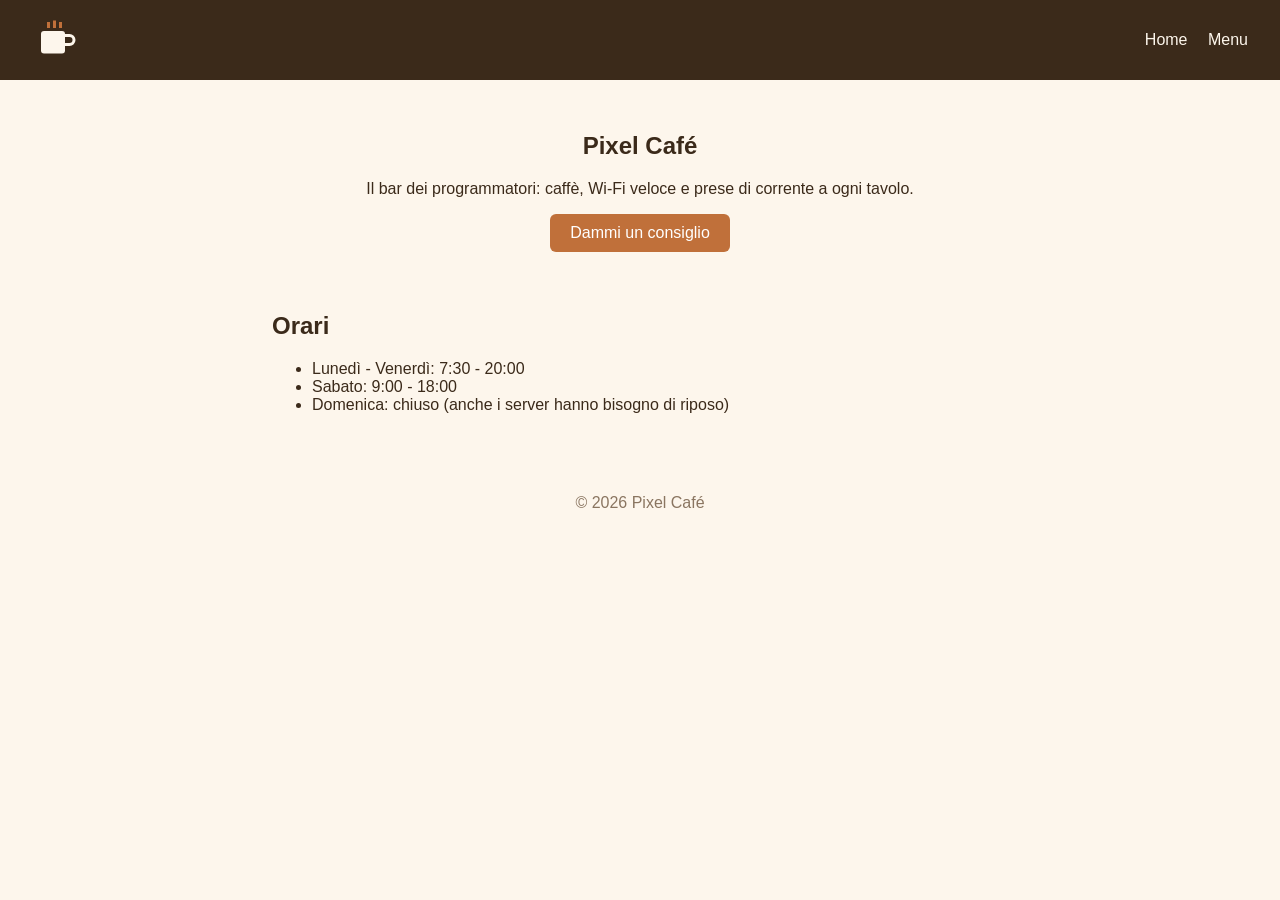
==== index.html @ d1c0b68a "Primo commit" ====
<!DOCTYPE html>
<html lang="it">
<head>
  <meta charset="UTF-8">
  <meta name="viewport" content="width=device-width, initial-scale=1.0">
  <title>Pixel Café</title>
  <link rel="stylesheet" href="style.css">
</head>
<body>
  <header class="header">
    <img src="assets/logo.svg" alt="Logo Pixel Café" class="logo">
    <nav>
      <a href="index.html">Home</a>
      <a href="menu.html">Menu</a>
    </nav>
  </header>

  <main>
    <section class="hero">
      <h1>Pixel Café</h1>
      <p>Il bar dei programmatori: caffè, Wi-Fi veloce e prese di corrente a ogni tavolo.</p>
      <button id="quote-btn">Dammi un consiglio</button>
      <p id="quote" class="quote"></p>
    </section>

    <section class="info">
      <h2>Orari</h2>
      <ul>
        <li>Lunedì - Venerdì: 7:30 - 20:00</li>
        <li>Sabato: 9:00 - 18:00</li>
        <li>Domenica: chiuso (anche i server hanno bisogno di riposo)</li>
      </ul>
    </section>
  </main>

  <footer class="footer">
    <p>© 2026 Pixel Café</p>
  </footer>

  <script src="script.js"></script>
</body>
</html>
---- style.css ----
* {
  box-sizing: border-box;
}

body {
  margin: 0;
  font-family: Arial, Helvetica, sans-serif;
  background-color: #fdf6ec;
  color: #3b2a1a;
}

.header {
  display: flex;
  justify-content: space-between;
  align-items: center;
  padding: 16px 32px;
  background-color: #3b2a1a;
}

.logo {
  width: 48px;
}

nav a {
  color: #fdf6ec;
  margin-left: 16px;
  text-decoration: none;
}

main {
  max-width: 800px;
  margin: 0 auto;
  padding: 32px;
}

.hero {
  text-align: center;
}

button {
  padding: 10px 20px;
  border: none;
  border-radius: 6px;
  background-color: #c0703a;
  color: white;
  font-size: 16px;
  cursor: pointer;
}

.quote {
  font-style: italic;
  min-height: 24px;
}

.menu {
  width: 100%;
  border-collapse: collapse;
}

.menu th,
.menu td {
  padding: 8px;
  border-bottom: 1px solid #d9c3a5;
  text-align: left;
}

.footer {
  text-align: center;
  padding: 16px;
  color: #8a7560;
}
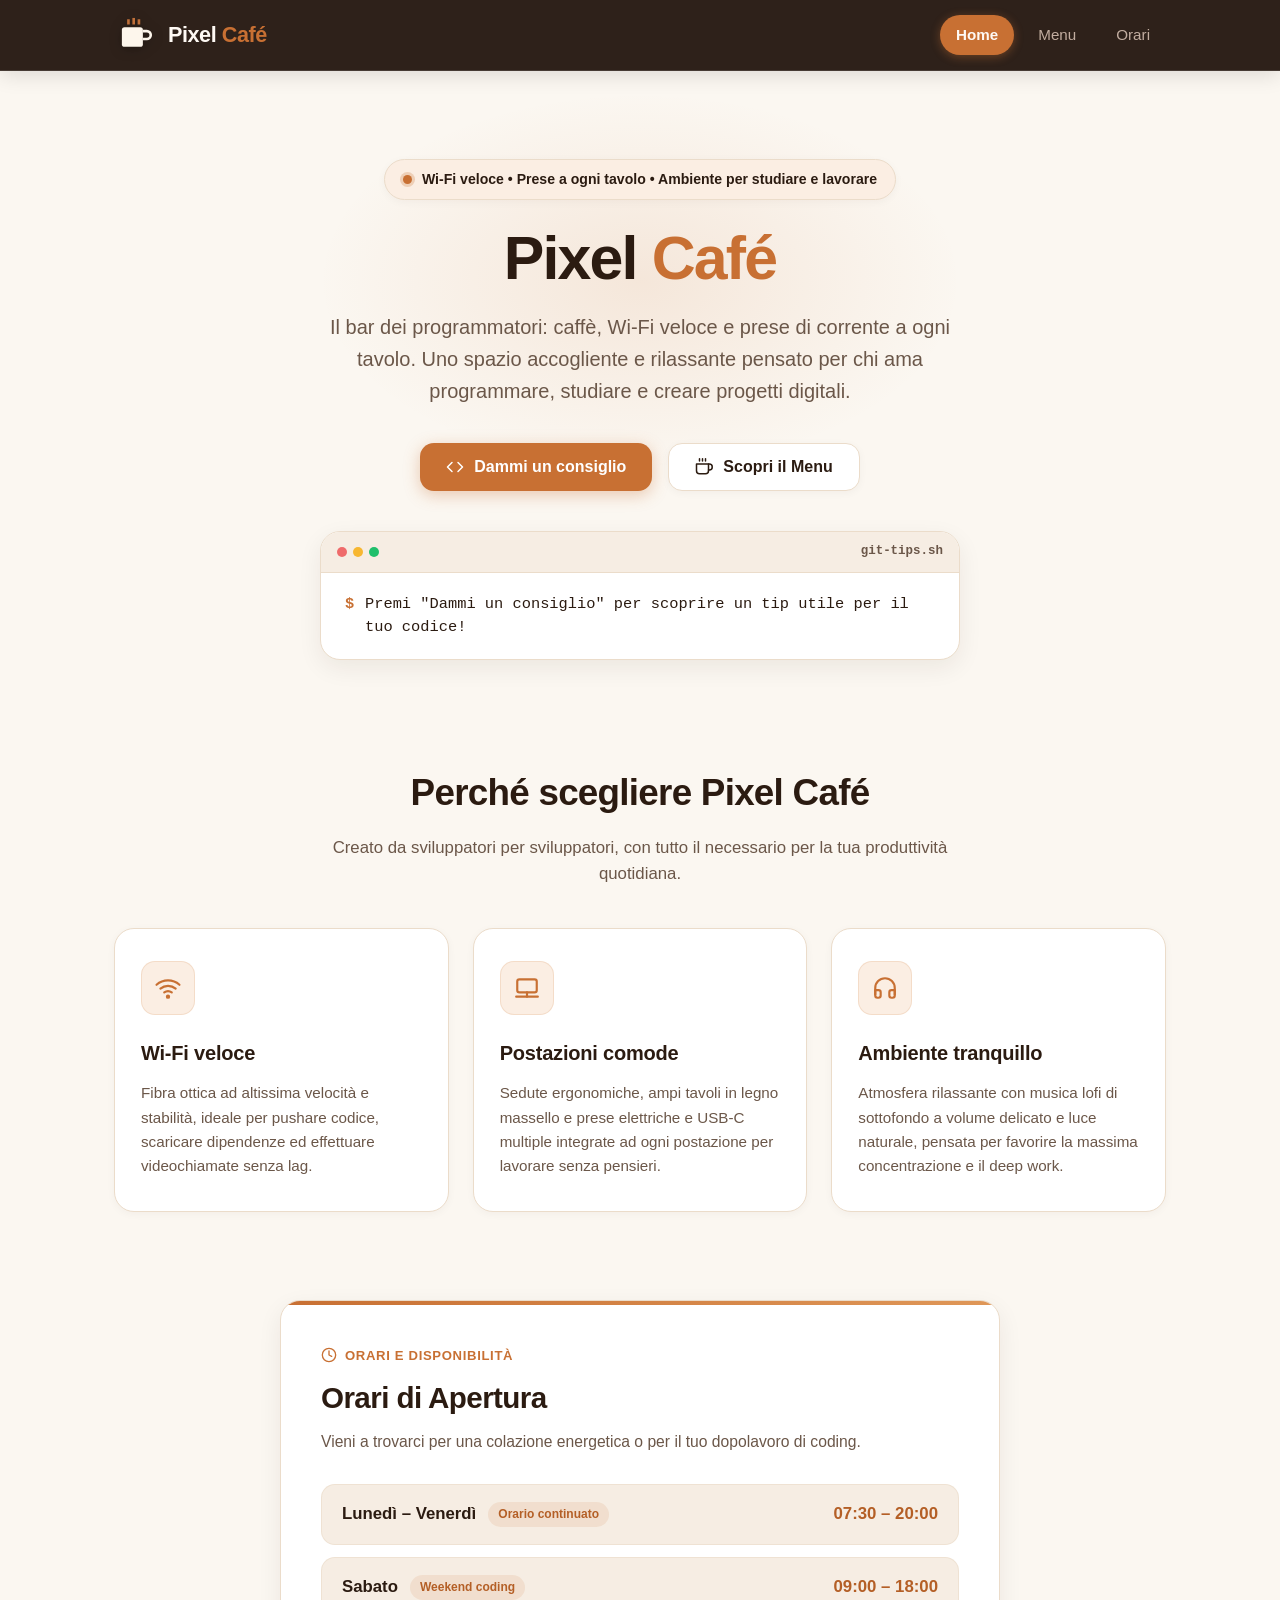
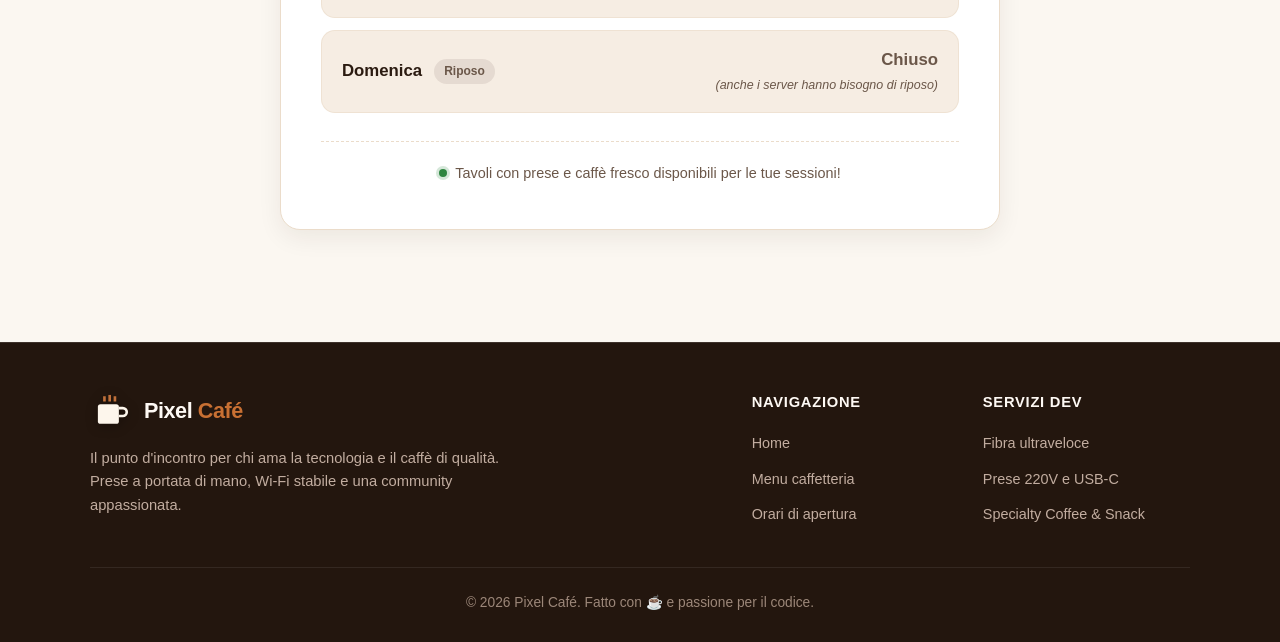
==== commit e7fcdc0a: "Restyling grafico Pixel Cafe" ====
--- a/index.html
+++ b/index.html
@@ -3,38 +3,217 @@
 <head>
   <meta charset="UTF-8">
   <meta name="viewport" content="width=device-width, initial-scale=1.0">
-  <title>Pixel Café</title>
+  <title>Pixel Café - Il bar dei programmatori</title>
+  <meta name="description" content="Pixel Café: caffè d'eccellenza, Wi-Fi ultraveloce e prese di corrente a ogni tavolo per programmatori e studenti.">
   <link rel="stylesheet" href="style.css">
 </head>
 <body>
+  <!-- Header Sticky & Professionale -->
   <header class="header">
-    <img src="assets/logo.svg" alt="Logo Pixel Café" class="logo">
-    <nav>
-      <a href="index.html">Home</a>
-      <a href="menu.html">Menu</a>
-    </nav>
+    <div class="header-inner">
+      <a href="index.html" class="brand" aria-label="Pixel Café Homepage">
+        <img src="assets/logo.svg" alt="Logo Pixel Café" class="logo">
+        <span class="brand-text">Pixel <span class="brand-accent">Café</span></span>
+      </a>
+      <nav class="nav" aria-label="Navigazione principale">
+        <a href="index.html" class="nav-link active" aria-current="page">Home</a>
+        <a href="menu.html" class="nav-link">Menu</a>
+        <a href="#orari" class="nav-link">Orari</a>
+      </nav>
+    </div>
   </header>
 
   <main>
+    <!-- Hero Section -->
     <section class="hero">
-      <h1>Pixel Café</h1>
-      <p>Il bar dei programmatori: caffè, Wi-Fi veloce e prese di corrente a ogni tavolo.</p>
-      <button id="quote-btn">Dammi un consiglio</button>
-      <p id="quote" class="quote"></p>
+      <!-- Badge informativo -->
+      <div class="hero-badge">
+        <span class="badge-dot" aria-hidden="true"></span>
+        <span>Wi-Fi veloce • Prese a ogni tavolo • Ambiente per studiare e lavorare</span>
+      </div>
+
+      <!-- Titolo grande e sottotitolo leggibile -->
+      <h1 class="hero-title">Pixel <span class="brand-accent">Café</span></h1>
+      <p class="hero-subtitle">
+        Il bar dei programmatori: caffè, Wi-Fi veloce e prese di corrente a ogni tavolo.
+        Uno spazio accogliente e rilassante pensato per chi ama programmare, studiare e creare progetti digitali.
+      </p>
+
+      <!-- Bottoni d'azione moderni -->
+      <div class="hero-actions">
+        <button id="quote-btn" class="btn btn-primary" type="button">
+          <svg class="btn-icon" viewBox="0 0 24 24" fill="none" stroke="currentColor" stroke-width="2" stroke-linecap="round" stroke-linejoin="round" aria-hidden="true">
+            <polyline points="16 18 22 12 16 6"></polyline>
+            <polyline points="8 6 2 12 8 18"></polyline>
+          </svg>
+          Dammi un consiglio
+        </button>
+        <a href="menu.html" class="btn btn-secondary">
+          <svg class="btn-icon" viewBox="0 0 24 24" fill="none" stroke="currentColor" stroke-width="2" stroke-linecap="round" stroke-linejoin="round" aria-hidden="true">
+            <path d="M18 8h1a4 4 0 0 1 0 8h-1"></path>
+            <path d="M2 8h16v9a4 4 0 0 1-4 4H6a4 4 0 0 1-4-4V8z"></path>
+            <line x1="6" y1="1" x2="6" y2="4"></line>
+            <line x1="10" y1="1" x2="10" y2="4"></line>
+            <line x1="14" y1="1" x2="14" y2="4"></line>
+          </svg>
+          Scopri il Menu
+        </a>
+      </div>
+
+      <!-- Box consiglio interattivo in stile terminale -->
+      <div class="quote-container" id="quote-box" aria-live="polite">
+        <div class="quote-header">
+          <div class="window-dots" aria-hidden="true">
+            <span class="dot dot-red"></span>
+            <span class="dot dot-yellow"></span>
+            <span class="dot dot-green"></span>
+          </div>
+          <span class="window-title">git-tips.sh</span>
+        </div>
+        <div class="quote-body">
+          <p id="quote" class="quote">Premi "Dammi un consiglio" per scoprire un tip utile per il tuo codice!</p>
+        </div>
+      </div>
     </section>
 
-    <section class="info">
-      <h2>Orari</h2>
-      <ul>
-        <li>Lunedì - Venerdì: 7:30 - 20:00</li>
-        <li>Sabato: 9:00 - 18:00</li>
-        <li>Domenica: chiuso (anche i server hanno bisogno di riposo)</li>
-      </ul>
+    <!-- Sezione Perché scegliere Pixel Café (3 card) -->
+    <section class="features-section" aria-labelledby="features-heading">
+      <div class="section-header">
+        <h2 id="features-heading" class="section-title">Perché scegliere Pixel Café</h2>
+        <p class="section-desc">Creato da sviluppatori per sviluppatori, con tutto il necessario per la tua produttività quotidiana.</p>
+      </div>
+
+      <div class="features-grid">
+        <!-- Card 1: Wi-Fi veloce -->
+        <article class="feature-card">
+          <div class="feature-icon-wrapper">
+            <svg class="feature-icon" viewBox="0 0 24 24" fill="none" stroke="currentColor" stroke-width="2" stroke-linecap="round" stroke-linejoin="round" aria-hidden="true">
+              <path d="M5 12.55a11 11 0 0 1 14.08 0"></path>
+              <path d="M1.42 9a16 16 0 0 1 21.16 0"></path>
+              <path d="M8.53 16.11a6 6 0 0 1 6.95 0"></path>
+              <circle cx="12" cy="20" r="1"></circle>
+            </svg>
+          </div>
+          <h3 class="feature-title">Wi-Fi veloce</h3>
+          <p class="feature-text">Fibra ottica ad altissima velocità e stabilità, ideale per pushare codice, scaricare dipendenze ed effettuare videochiamate senza lag.</p>
+        </article>
+
+        <!-- Card 2: Postazioni comode -->
+        <article class="feature-card">
+          <div class="feature-icon-wrapper">
+            <svg class="feature-icon" viewBox="0 0 24 24" fill="none" stroke="currentColor" stroke-width="2" stroke-linecap="round" stroke-linejoin="round" aria-hidden="true">
+              <rect x="3" y="4" width="18" height="12" rx="2"></rect>
+              <line x1="2" y1="20" x2="22" y2="20"></line>
+              <line x1="12" y1="16" x2="12" y2="20"></line>
+            </svg>
+          </div>
+          <h3 class="feature-title">Postazioni comode</h3>
+          <p class="feature-text">Sedute ergonomiche, ampi tavoli in legno massello e prese elettriche e USB-C multiple integrate ad ogni postazione per lavorare senza pensieri.</p>
+        </article>
+
+        <!-- Card 3: Ambiente tranquillo -->
+        <article class="feature-card">
+          <div class="feature-icon-wrapper">
+            <svg class="feature-icon" viewBox="0 0 24 24" fill="none" stroke="currentColor" stroke-width="2" stroke-linecap="round" stroke-linejoin="round" aria-hidden="true">
+              <path d="M3 18v-6a9 9 0 0 1 18 0v6"></path>
+              <path d="M21 19a2 2 0 0 1-2 2h-1a2 2 0 0 1-2-2v-3a2 2 0 0 1 2-2h3zM3 19a2 2 0 0 0 2 2h1a2 2 0 0 0 2-2v-3a2 2 0 0 0-2-2H3z"></path>
+            </svg>
+          </div>
+          <h3 class="feature-title">Ambiente tranquillo</h3>
+          <p class="feature-text">Atmosfera rilassante con musica lofi di sottofondo a volume delicato e luce naturale, pensata per favorire la massima concentrazione e il deep work.</p>
+        </article>
+      </div>
+    </section>
+
+    <!-- Sezione Orari migliorata in elegante card -->
+    <section class="info" id="orari" aria-labelledby="orari-heading">
+      <div class="hours-card">
+        <div class="hours-badge">
+          <svg class="hours-badge-icon" viewBox="0 0 24 24" fill="none" stroke="currentColor" stroke-width="2" stroke-linecap="round" stroke-linejoin="round" aria-hidden="true">
+            <circle cx="12" cy="12" r="10"></circle>
+            <polyline points="12 6 12 12 16 14"></polyline>
+          </svg>
+          <span>Orari e Disponibilità</span>
+        </div>
+
+        <h2 id="orari-heading" class="hours-title">Orari di Apertura</h2>
+        <p class="hours-subtitle">Vieni a trovarci per una colazione energetica o per il tuo dopolavoro di coding.</p>
+
+        <div class="schedule-list">
+          <div class="schedule-item">
+            <div class="schedule-day">
+              <span class="day-name">Lunedì – Venerdì</span>
+              <span class="day-tag">Orario continuato</span>
+            </div>
+            <div class="schedule-time">07:30 – 20:00</div>
+          </div>
+
+          <div class="schedule-item">
+            <div class="schedule-day">
+              <span class="day-name">Sabato</span>
+              <span class="day-tag">Weekend coding</span>
+            </div>
+            <div class="schedule-time">09:00 – 18:00</div>
+          </div>
+
+          <div class="schedule-item closed">
+            <div class="schedule-day">
+              <span class="day-name">Domenica</span>
+              <span class="day-tag day-tag--closed">Riposo</span>
+            </div>
+            <div class="schedule-time">
+              Chiuso
+              <span class="server-note">(anche i server hanno bisogno di riposo)</span>
+            </div>
+          </div>
+        </div>
+
+        <div class="hours-footer">
+          <div class="status-indicator">
+            <span class="status-pulse" aria-hidden="true"></span>
+            <span>Tavoli con prese e caffè fresco disponibili per le tue sessioni!</span>
+          </div>
+        </div>
+      </div>
     </section>
   </main>
 
+  <!-- Footer più pulito e professionale -->
   <footer class="footer">
-    <p>© 2026 Pixel Café</p>
+    <div class="footer-inner">
+      <div class="footer-brand">
+        <a href="index.html" class="brand" aria-label="Pixel Café Homepage">
+          <img src="assets/logo.svg" alt="Logo Pixel Café" class="logo">
+          <span class="brand-text">Pixel <span class="brand-accent">Café</span></span>
+        </a>
+        <p class="footer-tagline">
+          Il punto d'incontro per chi ama la tecnologia e il caffè di qualità. Prese a portata di mano, Wi-Fi stabile e una community appassionata.
+        </p>
+      </div>
+
+      <div class="footer-nav">
+        <div class="footer-col">
+          <h3 class="footer-col-title">Navigazione</h3>
+          <ul class="footer-links">
+            <li><a href="index.html">Home</a></li>
+            <li><a href="menu.html">Menu caffetteria</a></li>
+            <li><a href="#orari">Orari di apertura</a></li>
+          </ul>
+        </div>
+        <div class="footer-col">
+          <h3 class="footer-col-title">Servizi Dev</h3>
+          <ul class="footer-links">
+            <li><span class="footer-link-text">Fibra ultraveloce</span></li>
+            <li><span class="footer-link-text">Prese 220V e USB-C</span></li>
+            <li><span class="footer-link-text">Specialty Coffee & Snack</span></li>
+          </ul>
+        </div>
+      </div>
+    </div>
+
+    <div class="footer-bottom">
+      <p>© 2026 Pixel Café. Fatto con ☕ e passione per il codice.</p>
+    </div>
   </footer>
 
   <script src="script.js"></script>
--- a/style.css
+++ b/style.css
@@ -1,71 +1,888 @@
+/* ==========================================================================
+   Pixel Café - Design System & Stylesheet
+   Vanilla CSS • Modern, Warm & Programmer-friendly Aesthetic
+   ========================================================================== */
+
+:root {
+  /* Color Palette: Coffee, Cream, Beige, Dark Brown, Caramel */
+  --bg-page: #fbf7f1;
+  --bg-surface: #ffffff;
+  --bg-surface-warm: #f6ede3;
+  --bg-surface-elevated: #ffffff;
+  --bg-dark: #23160e;
+  --bg-dark-surface: #301f14;
+  --bg-dark-header: rgba(35, 22, 14, 0.95);
+
+  --text-main: #2b1b11;
+  --text-muted: #6b5749;
+  --text-light: #fef9f4;
+  --text-light-muted: #c2ada0;
+
+  --accent-caramel: #c87033;
+  --accent-caramel-hover: #b45f26;
+  --accent-caramel-light: #fbeee3;
+  --accent-caramel-ring: rgba(200, 112, 51, 0.25);
+
+  --border-subtle: #ebdcca;
+  --border-light: rgba(255, 255, 255, 0.12);
+  --border-accent: rgba(200, 112, 51, 0.4);
+
+  --success-color: #2e8540;
+  --success-bg: #eaf6ed;
+
+  /* Elevation & Shadows */
+  --shadow-sm: 0 2px 8px rgba(43, 27, 17, 0.04);
+  --shadow-md: 0 8px 24px rgba(43, 27, 17, 0.07);
+  --shadow-lg: 0 16px 36px rgba(43, 27, 17, 0.1);
+  --shadow-glow: 0 0 25px rgba(200, 112, 51, 0.2);
+
+  /* Radii */
+  --radius-sm: 8px;
+  --radius-md: 14px;
+  --radius-lg: 20px;
+  --radius-full: 9999px;
+
+  /* Typography */
+  --font-sans: -apple-system, BlinkMacSystemFont, "Segoe UI", Roboto, "Helvetica Neue", Arial, sans-serif;
+  --font-mono: ui-monospace, SFMono-Regular, "SF Mono", Menlo, Consolas, "Liberation Mono", monospace;
+
+  /* Transitions */
+  --transition-fast: 0.15s ease;
+  --transition-base: 0.25s ease;
+}
+
+/* Base Reset & Typography */
 * {
   box-sizing: border-box;
+  margin: 0;
+  padding: 0;
+}
+
+html {
+  scroll-behavior: smooth;
+  font-size: 16px;
 }
 
 body {
-  margin: 0;
-  font-family: Arial, Helvetica, sans-serif;
-  background-color: #fdf6ec;
-  color: #3b2a1a;
-}
+  font-family: var(--font-sans);
+  background-color: var(--bg-page);
+  color: var(--text-main);
+  line-height: 1.6;
+  min-height: 100vh;
+  display: flex;
+  flex-direction: column;
+  -webkit-font-smoothing: antialiased;
+  -moz-osx-font-smoothing: grayscale;
+}
+
+a {
+  color: inherit;
+  text-decoration: none;
+  transition: color var(--transition-fast);
+}
+
+img {
+  max-width: 100%;
+  display: block;
+}
+
+/* ==========================================================================
+   Header & Navigation (Sticky, Clean & Professional)
+   ========================================================================== */
 
 .header {
+  position: sticky;
+  top: 0;
+  z-index: 1000;
+  background-color: var(--bg-dark-header);
+  backdrop-filter: blur(12px);
+  -webkit-backdrop-filter: blur(12px);
+  border-bottom: 1px solid var(--border-light);
+  box-shadow: 0 4px 20px rgba(0, 0, 0, 0.12);
+  transition: all var(--transition-base);
+}
+
+.header-inner {
+  max-width: 1100px;
+  margin: 0 auto;
+  padding: 14px 24px;
   display: flex;
   justify-content: space-between;
   align-items: center;
-  padding: 16px 32px;
-  background-color: #3b2a1a;
+}
+
+/* Brand Logo + Text */
+.brand {
+  display: flex;
+  align-items: center;
+  gap: 12px;
+  text-decoration: none;
+  user-select: none;
 }
 
 .logo {
-  width: 48px;
-}
-
-nav a {
-  color: #fdf6ec;
-  margin-left: 16px;
-  text-decoration: none;
-}
+  width: 42px;
+  height: 42px;
+  transition: transform var(--transition-base);
+  filter: drop-shadow(0 2px 6px rgba(0, 0, 0, 0.3));
+}
+
+.brand:hover .logo {
+  transform: rotate(-6deg) scale(1.05);
+}
+
+.brand-text {
+  font-size: 1.35rem;
+  font-weight: 700;
+  letter-spacing: -0.02em;
+  color: var(--text-light);
+}
+
+.brand-accent {
+  color: var(--accent-caramel);
+}
+
+/* Navigation Menu */
+.nav {
+  display: flex;
+  align-items: center;
+  gap: 8px;
+}
+
+.nav a,
+.nav-link {
+  color: var(--text-light-muted);
+  font-size: 0.95rem;
+  font-weight: 500;
+  padding: 8px 16px;
+  border-radius: var(--radius-full);
+  transition: all var(--transition-fast);
+  display: inline-flex;
+  align-items: center;
+}
+
+.nav a:hover,
+.nav-link:hover {
+  color: var(--text-light);
+  background-color: rgba(255, 255, 255, 0.08);
+}
+
+.nav a.active,
+.nav-link.active {
+  color: var(--text-light);
+  background-color: var(--accent-caramel);
+  font-weight: 600;
+  box-shadow: 0 2px 10px rgba(200, 112, 51, 0.4);
+}
+
+/* ==========================================================================
+   Main Content Layout
+   ========================================================================== */
 
 main {
-  max-width: 800px;
+  flex: 1;
+  max-width: 1100px;
+  width: 100%;
   margin: 0 auto;
-  padding: 32px;
-}
+  padding: 40px 24px 80px;
+}
+
+/* ==========================================================================
+   Hero Section
+   ========================================================================== */
 
 .hero {
   text-align: center;
-}
-
-button {
-  padding: 10px 20px;
+  padding: 48px 16px 56px;
+  position: relative;
+  display: flex;
+  flex-direction: column;
+  align-items: center;
+}
+
+/* Decorative background ambient glow */
+.hero::before {
+  content: "";
+  position: absolute;
+  top: -20px;
+  left: 50%;
+  transform: translateX(-50%);
+  width: 650px;
+  max-width: 90%;
+  height: 380px;
+  background: radial-gradient(ellipse at center, rgba(200, 112, 51, 0.12) 0%, rgba(251, 247, 241, 0) 70%);
+  z-index: -1;
+  pointer-events: none;
+}
+
+/* Hero Badge */
+.hero-badge {
+  display: inline-flex;
+  align-items: center;
+  gap: 10px;
+  padding: 8px 18px;
+  background-color: var(--accent-caramel-light);
+  border: 1px solid var(--border-subtle);
+  border-radius: var(--radius-full);
+  font-size: 0.88rem;
+  font-weight: 600;
+  color: var(--text-main);
+  margin-bottom: 24px;
+  box-shadow: var(--shadow-sm);
+  max-width: 100%;
+  text-align: left;
+}
+
+.badge-dot {
+  width: 9px;
+  height: 9px;
+  background-color: var(--accent-caramel);
+  border-radius: 50%;
+  box-shadow: 0 0 0 3px rgba(200, 112, 51, 0.25);
+  animation: pulse-dot 2s infinite ease-in-out;
+  flex-shrink: 0;
+}
+
+@keyframes pulse-dot {
+  0%, 100% {
+    transform: scale(1);
+    opacity: 1;
+  }
+  50% {
+    transform: scale(1.2);
+    opacity: 0.75;
+  }
+}
+
+/* Hero Typography */
+.hero-title {
+  font-size: clamp(2.4rem, 5vw, 3.8rem);
+  font-weight: 800;
+  letter-spacing: -0.03em;
+  color: var(--text-main);
+  line-height: 1.15;
+  margin-bottom: 18px;
+}
+
+.hero-subtitle {
+  font-size: clamp(1.05rem, 2vw, 1.25rem);
+  color: var(--text-muted);
+  max-width: 680px;
+  margin: 0 auto 36px;
+  line-height: 1.6;
+}
+
+/* Hero Buttons */
+.hero-actions {
+  display: flex;
+  flex-wrap: wrap;
+  gap: 16px;
+  justify-content: center;
+  margin-bottom: 40px;
+}
+
+.btn {
+  display: inline-flex;
+  align-items: center;
+  justify-content: center;
+  gap: 10px;
+  padding: 13px 26px;
   border: none;
-  border-radius: 6px;
-  background-color: #c0703a;
-  color: white;
-  font-size: 16px;
+  border-radius: var(--radius-md);
+  font-size: 1rem;
+  font-weight: 600;
+  font-family: inherit;
   cursor: pointer;
+  transition: all var(--transition-base);
+  text-decoration: none;
+  line-height: 1.2;
+}
+
+.btn-icon {
+  width: 18px;
+  height: 18px;
+  flex-shrink: 0;
+}
+
+.btn-primary {
+  background-color: var(--accent-caramel);
+  color: #ffffff;
+  box-shadow: 0 4px 16px rgba(200, 112, 51, 0.35);
+}
+
+.btn-primary:hover {
+  background-color: var(--accent-caramel-hover);
+  transform: translateY(-2px);
+  box-shadow: 0 6px 20px rgba(200, 112, 51, 0.45);
+}
+
+.btn-primary:active {
+  transform: translateY(0);
+}
+
+.btn-secondary {
+  background-color: var(--bg-surface);
+  color: var(--text-main);
+  border: 1px solid var(--border-subtle);
+  box-shadow: var(--shadow-sm);
+}
+
+.btn-secondary:hover {
+  background-color: var(--bg-surface-warm);
+  border-color: #dbc6b2;
+  transform: translateY(-2px);
+  box-shadow: var(--shadow-md);
+}
+
+.btn-secondary:active {
+  transform: translateY(0);
+}
+
+/* Interactive Quote Terminal Card */
+.quote-container {
+  width: 100%;
+  max-width: 640px;
+  background-color: var(--bg-surface);
+  border: 1px solid var(--border-subtle);
+  border-radius: var(--radius-lg);
+  box-shadow: var(--shadow-md);
+  overflow: hidden;
+  text-align: left;
+  transition: transform var(--transition-base), box-shadow var(--transition-base);
+}
+
+.quote-container:hover {
+  box-shadow: var(--shadow-lg);
+}
+
+.quote-header {
+  background-color: var(--bg-surface-warm);
+  border-bottom: 1px solid var(--border-subtle);
+  padding: 10px 16px;
+  display: flex;
+  align-items: center;
+  justify-content: space-between;
+}
+
+.window-dots {
+  display: flex;
+  align-items: center;
+  gap: 6px;
+}
+
+.dot {
+  width: 10px;
+  height: 10px;
+  border-radius: 50%;
+  display: inline-block;
+}
+
+.dot-red { background-color: #ef6b6b; }
+.dot-yellow { background-color: #f7b731; }
+.dot-green { background-color: #20bf6b; }
+
+.window-title {
+  font-family: var(--font-mono);
+  font-size: 0.78rem;
+  color: var(--text-muted);
+  font-weight: 600;
+}
+
+.quote-body {
+  padding: 20px 24px;
+  min-height: 84px;
+  display: flex;
+  align-items: center;
 }
 
 .quote {
+  font-family: var(--font-mono);
+  font-size: 0.96rem;
+  color: var(--text-main);
+  line-height: 1.5;
+  margin: 0;
+  transition: opacity 0.2s ease, transform 0.2s ease;
+  position: relative;
+  padding-left: 20px;
+}
+
+.quote::before {
+  content: "$";
+  position: absolute;
+  left: 0;
+  color: var(--accent-caramel);
+  font-weight: bold;
+}
+
+.quote.fade-out {
+  opacity: 0;
+  transform: translateY(-4px);
+}
+
+.quote.fade-in {
+  opacity: 1;
+  transform: translateY(0);
+}
+
+/* ==========================================================================
+   Section: Perché scegliere Pixel Café (Features Grid)
+   ========================================================================== */
+
+.features-section {
+  padding: 48px 0 64px;
+}
+
+.section-header {
+  text-align: center;
+  max-width: 640px;
+  margin: 0 auto 40px;
+}
+
+.section-title {
+  font-size: clamp(1.8rem, 3.5vw, 2.3rem);
+  font-weight: 700;
+  letter-spacing: -0.02em;
+  color: var(--text-main);
+  margin-bottom: 12px;
+}
+
+.section-desc {
+  font-size: 1.05rem;
+  color: var(--text-muted);
+}
+
+.features-grid {
+  display: grid;
+  grid-template-columns: repeat(3, 1fr);
+  gap: 24px;
+}
+
+.feature-card {
+  background-color: var(--bg-surface);
+  border: 1px solid var(--border-subtle);
+  border-radius: var(--radius-lg);
+  padding: 32px 26px;
+  box-shadow: var(--shadow-sm);
+  display: flex;
+  flex-direction: column;
+  transition: transform var(--transition-base), box-shadow var(--transition-base), border-color var(--transition-base);
+}
+
+.feature-card:hover {
+  transform: translateY(-6px);
+  box-shadow: var(--shadow-lg);
+  border-color: #dbc3ab;
+}
+
+.feature-icon-wrapper {
+  width: 54px;
+  height: 54px;
+  border-radius: var(--radius-md);
+  background-color: var(--accent-caramel-light);
+  border: 1px solid rgba(200, 112, 51, 0.15);
+  display: flex;
+  align-items: center;
+  justify-content: center;
+  color: var(--accent-caramel);
+  margin-bottom: 22px;
+  transition: transform var(--transition-base), background-color var(--transition-base);
+}
+
+.feature-card:hover .feature-icon-wrapper {
+  transform: scale(1.08);
+  background-color: var(--accent-caramel);
+  color: #ffffff;
+}
+
+.feature-icon {
+  width: 26px;
+  height: 26px;
+}
+
+.feature-title {
+  font-size: 1.25rem;
+  font-weight: 700;
+  color: var(--text-main);
+  margin-bottom: 12px;
+  letter-spacing: -0.01em;
+}
+
+.feature-text {
+  font-size: 0.95rem;
+  color: var(--text-muted);
+  line-height: 1.6;
+}
+
+/* ==========================================================================
+   Section: Orari (Opening Hours Card)
+   ========================================================================== */
+
+.info {
+  padding: 24px 0 32px;
+  display: flex;
+  justify-content: center;
+}
+
+.hours-card {
+  background-color: var(--bg-surface);
+  border: 1px solid var(--border-subtle);
+  border-radius: var(--radius-lg);
+  box-shadow: var(--shadow-md);
+  padding: 44px 40px;
+  width: 100%;
+  max-width: 720px;
+  position: relative;
+  overflow: hidden;
+}
+
+/* Top accent bar inside card */
+.hours-card::before {
+  content: "";
+  position: absolute;
+  top: 0;
+  left: 0;
+  right: 0;
+  height: 4px;
+  background: linear-gradient(90deg, var(--accent-caramel) 0%, #df9758 100%);
+}
+
+.hours-badge {
+  display: inline-flex;
+  align-items: center;
+  gap: 8px;
+  font-size: 0.82rem;
+  font-weight: 700;
+  text-transform: uppercase;
+  letter-spacing: 0.05em;
+  color: var(--accent-caramel);
+  margin-bottom: 8px;
+}
+
+.hours-badge-icon {
+  width: 16px;
+  height: 16px;
+}
+
+.hours-title {
+  font-size: 1.85rem;
+  font-weight: 700;
+  letter-spacing: -0.02em;
+  color: var(--text-main);
+  margin-bottom: 8px;
+}
+
+.hours-subtitle {
+  font-size: 0.98rem;
+  color: var(--text-muted);
+  margin-bottom: 30px;
+}
+
+/* Schedule List */
+.schedule-list {
+  display: flex;
+  flex-direction: column;
+  gap: 12px;
+  margin-bottom: 28px;
+}
+
+.schedule-item {
+  display: flex;
+  align-items: center;
+  justify-content: space-between;
+  padding: 16px 20px;
+  background-color: var(--bg-surface-warm);
+  border-radius: var(--radius-md);
+  border: 1px solid rgba(235, 220, 202, 0.6);
+  transition: background-color var(--transition-fast), transform var(--transition-fast);
+}
+
+.schedule-item:hover {
+  background-color: #f2e4d5;
+  transform: translateX(3px);
+}
+
+.schedule-day {
+  display: flex;
+  align-items: center;
+  gap: 12px;
+  flex-wrap: wrap;
+}
+
+.day-name {
+  font-size: 1.05rem;
+  font-weight: 600;
+  color: var(--text-main);
+}
+
+.day-tag {
+  font-size: 0.75rem;
+  font-weight: 600;
+  padding: 3px 10px;
+  border-radius: var(--radius-full);
+  background-color: rgba(200, 112, 51, 0.12);
+  color: var(--accent-caramel-hover);
+}
+
+.day-tag--closed {
+  background-color: rgba(107, 87, 73, 0.12);
+  color: var(--text-muted);
+}
+
+.schedule-time {
+  font-size: 1.05rem;
+  font-weight: 700;
+  color: var(--accent-caramel-hover);
+  text-align: right;
+  display: flex;
+  flex-direction: column;
+  align-items: flex-end;
+}
+
+.schedule-item.closed .schedule-time {
+  color: var(--text-muted);
+}
+
+.server-note {
+  font-size: 0.78rem;
+  font-weight: normal;
   font-style: italic;
-  min-height: 24px;
-}
+  color: var(--text-muted);
+  margin-top: 2px;
+}
+
+.hours-footer {
+  padding-top: 20px;
+  border-top: 1px dashed var(--border-subtle);
+  display: flex;
+  align-items: center;
+  justify-content: center;
+}
+
+.status-indicator {
+  display: inline-flex;
+  align-items: center;
+  gap: 8px;
+  font-size: 0.9rem;
+  font-weight: 500;
+  color: var(--text-muted);
+}
+
+.status-pulse {
+  width: 8px;
+  height: 8px;
+  border-radius: 50%;
+  background-color: var(--success-color);
+  box-shadow: 0 0 0 3px rgba(46, 133, 64, 0.2);
+}
+
+/* ==========================================================================
+   Menu Page Table Styles (Backward Compatible & Modernized)
+   ========================================================================== */
 
 .menu {
   width: 100%;
-  border-collapse: collapse;
-}
-
-.menu th,
+  border-collapse: separate;
+  border-spacing: 0;
+  margin-top: 24px;
+  background-color: var(--bg-surface);
+  border: 1px solid var(--border-subtle);
+  border-radius: var(--radius-lg);
+  overflow: hidden;
+  box-shadow: var(--shadow-md);
+}
+
+.menu th {
+  background-color: var(--bg-dark);
+  color: var(--text-light);
+  font-weight: 600;
+  font-size: 0.95rem;
+  padding: 16px 20px;
+  text-align: left;
+  letter-spacing: 0.02em;
+}
+
 .menu td {
-  padding: 8px;
-  border-bottom: 1px solid #d9c3a5;
-  text-align: left;
-}
+  padding: 16px 20px;
+  border-bottom: 1px solid var(--border-subtle);
+  color: var(--text-main);
+  font-size: 1rem;
+}
+
+.menu tbody tr:last-child td {
+  border-bottom: none;
+}
+
+.menu tbody tr {
+  transition: background-color var(--transition-fast);
+}
+
+.menu tbody tr:hover {
+  background-color: var(--bg-surface-warm);
+}
+
+.menu td:last-child {
+  font-weight: 700;
+  color: var(--accent-caramel-hover);
+  text-align: right;
+}
+
+/* ==========================================================================
+   Footer (Clean, Professional & Polished)
+   ========================================================================== */
 
 .footer {
+  margin-top: auto;
+  background-color: var(--bg-dark);
+  color: var(--text-light-muted);
+  border-top: 1px solid var(--border-light);
+  padding: 48px 24px 28px;
+}
+
+.footer-inner {
+  max-width: 1100px;
+  margin: 0 auto;
+  display: grid;
+  grid-template-columns: 1.4fr 1fr;
+  gap: 48px;
+  padding-bottom: 40px;
+  border-bottom: 1px solid rgba(255, 255, 255, 0.08);
+}
+
+.footer-brand {
+  display: flex;
+  flex-direction: column;
+  gap: 14px;
+}
+
+.footer-tagline {
+  font-size: 0.92rem;
+  color: var(--text-light-muted);
+  max-width: 420px;
+  line-height: 1.6;
+}
+
+.footer-nav {
+  display: grid;
+  grid-template-columns: repeat(2, 1fr);
+  gap: 24px;
+}
+
+.footer-col-title {
+  font-size: 0.92rem;
+  font-weight: 700;
+  text-transform: uppercase;
+  letter-spacing: 0.05em;
+  color: var(--text-light);
+  margin-bottom: 16px;
+}
+
+.footer-links {
+  list-style: none;
+  display: flex;
+  flex-direction: column;
+  gap: 10px;
+}
+
+.footer-links a {
+  color: var(--text-light-muted);
+  font-size: 0.9rem;
+  transition: color var(--transition-fast), transform var(--transition-fast);
+  display: inline-block;
+}
+
+.footer-links a:hover {
+  color: var(--text-light);
+  transform: translateX(3px);
+}
+
+.footer-link-text {
+  font-size: 0.9rem;
+  color: var(--text-light-muted);
+}
+
+.footer-bottom {
+  max-width: 1100px;
+  margin: 24px auto 0;
   text-align: center;
-  padding: 16px;
-  color: #8a7560;
-}
+  font-size: 0.86rem;
+  color: #9c8779;
+}
+
+/* ==========================================================================
+   Responsive Breakpoints
+   ========================================================================== */
+
+@media (max-width: 900px) {
+  .features-grid {
+    grid-template-columns: 1fr;
+    max-width: 520px;
+    margin: 0 auto;
+  }
+
+  .footer-inner {
+    grid-template-columns: 1fr;
+    gap: 32px;
+  }
+}
+
+@media (max-width: 640px) {
+  .header-inner {
+    padding: 12px 16px;
+  }
+
+  .logo {
+    width: 36px;
+    height: 36px;
+  }
+
+  .brand-text {
+    font-size: 1.18rem;
+  }
+
+  .nav a,
+  .nav-link {
+    padding: 6px 12px;
+    font-size: 0.88rem;
+  }
+
+  main {
+    padding: 24px 16px 60px;
+  }
+
+  .hero {
+    padding: 32px 8px 40px;
+  }
+
+  .hero-badge {
+    font-size: 0.78rem;
+    padding: 7px 14px;
+  }
+
+  .hero-actions {
+    flex-direction: column;
+    width: 100%;
+  }
+
+  .btn {
+    width: 100%;
+  }
+
+  .hours-card {
+    padding: 28px 20px;
+  }
+
+  .schedule-item {
+    flex-direction: column;
+    align-items: flex-start;
+    gap: 8px;
+  }
+
+  .schedule-time {
+    align-items: flex-start;
+    text-align: left;
+  }
+
+  .footer-nav {
+    grid-template-columns: 1fr;
+  }
+}
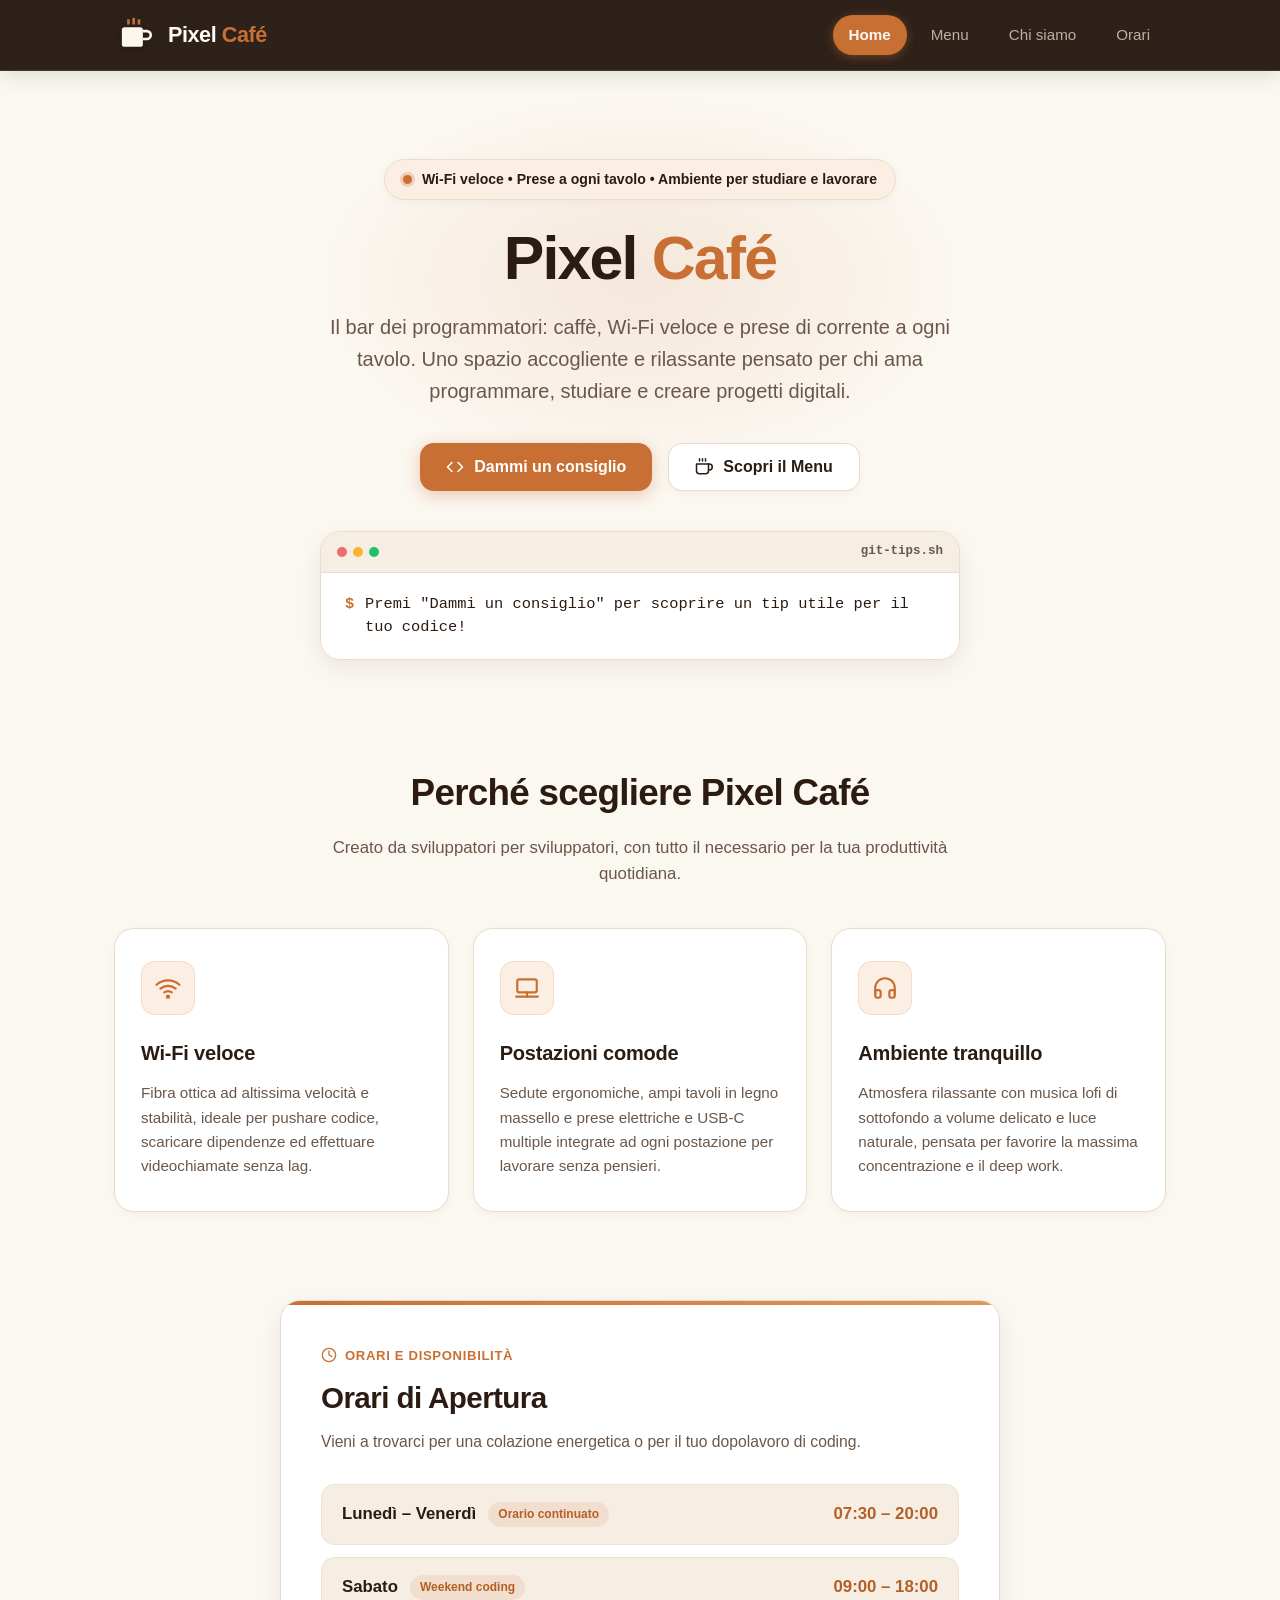
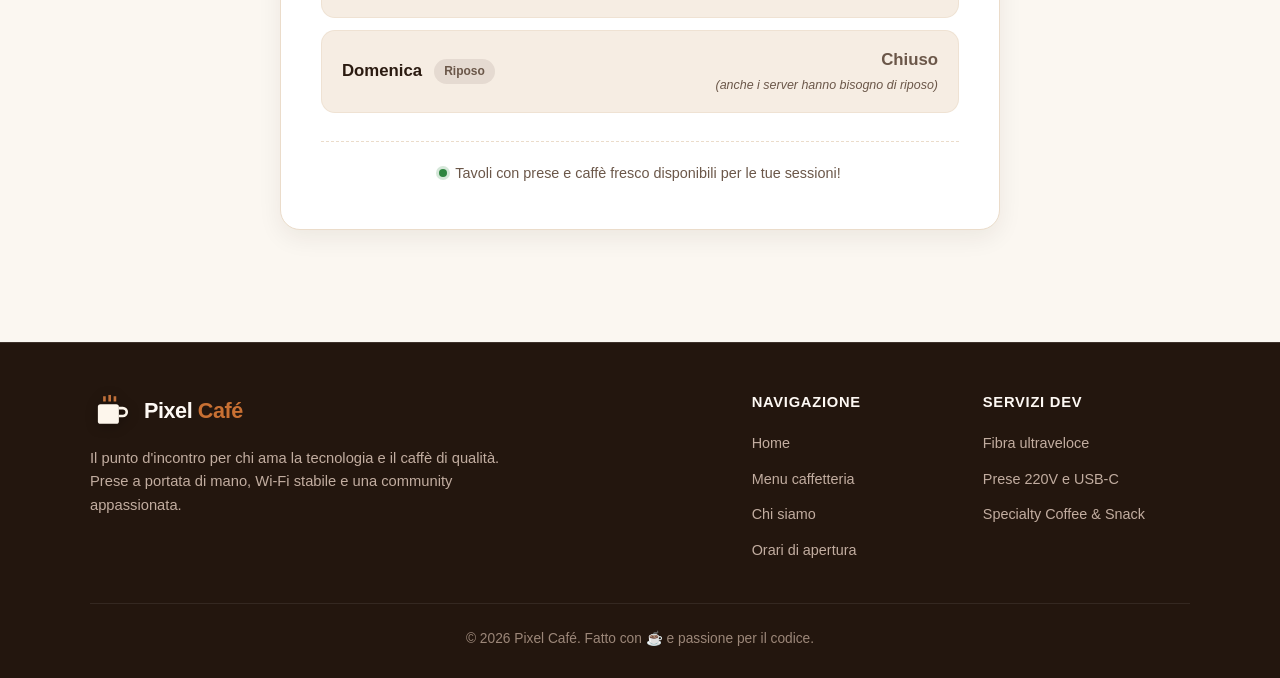
==== commit 671ef178: "Aggiunta pagina Chi siamo" ====
--- a/index.html
+++ b/index.html
@@ -18,6 +18,7 @@
       <nav class="nav" aria-label="Navigazione principale">
         <a href="index.html" class="nav-link active" aria-current="page">Home</a>
         <a href="menu.html" class="nav-link">Menu</a>
+        <a href="chi-siamo.html" class="nav-link">Chi siamo</a>
         <a href="#orari" class="nav-link">Orari</a>
       </nav>
     </div>
@@ -197,6 +198,7 @@
           <ul class="footer-links">
             <li><a href="index.html">Home</a></li>
             <li><a href="menu.html">Menu caffetteria</a></li>
+            <li><a href="chi-siamo.html">Chi siamo</a></li>
             <li><a href="#orari">Orari di apertura</a></li>
           </ul>
         </div>
--- a/style.css
+++ b/style.css
@@ -676,7 +676,7 @@
 }
 
 /* ==========================================================================
-   Menu Page Table Styles (Backward Compatible & Modernized)
+   Menu Page Table Styles & Interactive Ordering
    ========================================================================== */
 
 .menu {
@@ -701,6 +701,43 @@
   letter-spacing: 0.02em;
 }
 
+.th-select,
+.td-select {
+  width: 52px;
+  text-align: center;
+  padding: 16px 12px 16px 20px;
+  vertical-align: middle;
+}
+
+.menu-checkbox {
+  width: 20px;
+  height: 20px;
+  accent-color: var(--accent-caramel);
+  cursor: pointer;
+  border-radius: 4px;
+  vertical-align: middle;
+  transition: transform var(--transition-fast);
+}
+
+.menu-checkbox:focus-visible {
+  outline: 2px solid var(--accent-caramel);
+  outline-offset: 2px;
+}
+
+.menu-checkbox:hover {
+  transform: scale(1.12);
+}
+
+.menu-item-label {
+  cursor: pointer;
+  display: block;
+}
+
+.menu-item-desc {
+  color: var(--text-muted);
+  font-size: 0.88rem;
+}
+
 .menu td {
   padding: 16px 20px;
   border-bottom: 1px solid var(--border-subtle);
@@ -713,18 +750,282 @@
 }
 
 .menu tbody tr {
-  transition: background-color var(--transition-fast);
+  transition: background-color var(--transition-fast), box-shadow var(--transition-fast);
 }
 
 .menu tbody tr:hover {
   background-color: var(--bg-surface-warm);
+}
+
+/* Evidenziazione riga selezionata */
+.menu tbody tr.selected {
+  background-color: #f7ede0;
+  box-shadow: inset 4px 0 0 var(--accent-caramel);
+}
+
+.menu tbody tr.selected:hover {
+  background-color: #f3e5d3;
 }
 
 .menu td:last-child {
   font-weight: 700;
   color: var(--accent-caramel-hover);
   text-align: right;
-}
+  white-space: nowrap;
+}
+
+/* ==========================================================================
+   Order Summary Card & Controls
+   ========================================================================== */
+
+.order-summary-card {
+  margin-top: 28px;
+  background-color: var(--bg-surface);
+  border: 1px solid var(--border-subtle);
+  border-radius: var(--radius-lg);
+  padding: 26px 30px;
+  box-shadow: var(--shadow-md);
+  transition: box-shadow var(--transition-base);
+}
+
+.order-summary-content {
+  display: flex;
+  align-items: center;
+  justify-content: space-between;
+  gap: 24px;
+  flex-wrap: wrap;
+}
+
+.order-summary-info {
+  display: flex;
+  flex-direction: column;
+  gap: 8px;
+}
+
+.order-summary-label {
+  font-size: 0.84rem;
+  font-weight: 700;
+  text-transform: uppercase;
+  letter-spacing: 0.05em;
+  color: var(--accent-caramel);
+}
+
+.order-summary-stats {
+  display: flex;
+  align-items: center;
+  gap: 16px;
+  flex-wrap: wrap;
+}
+
+.selected-count-badge {
+  font-size: 0.95rem;
+  font-weight: 600;
+  color: var(--text-main);
+  background-color: var(--bg-surface-warm);
+  padding: 6px 14px;
+  border-radius: var(--radius-full);
+  border: 1px solid rgba(235, 220, 202, 0.8);
+}
+
+.order-total-price {
+  font-size: 1.35rem;
+  font-weight: 800;
+  color: var(--accent-caramel-hover);
+  letter-spacing: -0.01em;
+}
+
+.order-summary-actions .btn:disabled {
+  opacity: 0.45;
+  cursor: not-allowed;
+  transform: none !important;
+  box-shadow: none !important;
+  filter: grayscale(20%);
+}
+
+.order-disclaimer {
+  margin-top: 14px;
+  font-size: 0.82rem;
+  color: var(--text-muted);
+  font-style: italic;
+}
+
+/* ==========================================================================
+   Custom Modal Popup (Accessible & Warm Programmer Aesthetic)
+   ========================================================================== */
+
+.modal-backdrop {
+  position: fixed;
+  top: 0;
+  left: 0;
+  width: 100vw;
+  height: 100vh;
+  background-color: rgba(35, 22, 14, 0.65);
+  backdrop-filter: blur(6px);
+  -webkit-backdrop-filter: blur(6px);
+  z-index: 2000;
+  display: flex;
+  align-items: center;
+  justify-content: center;
+  padding: 20px;
+  opacity: 0;
+  visibility: hidden;
+  transition: opacity 0.25s ease, visibility 0.25s ease;
+}
+
+.modal-backdrop.is-open {
+  opacity: 1;
+  visibility: visible;
+}
+
+.modal-container {
+  background-color: var(--bg-surface);
+  border: 1px solid var(--border-subtle);
+  border-radius: var(--radius-lg);
+  box-shadow: 0 20px 48px rgba(35, 22, 14, 0.22);
+  max-width: 500px;
+  width: 100%;
+  padding: 38px 32px 30px;
+  text-align: center;
+  position: relative;
+  transform: scale(0.92) translateY(12px);
+  transition: transform 0.25s cubic-bezier(0.16, 1, 0.3, 1);
+}
+
+.modal-backdrop.is-open .modal-container {
+  transform: scale(1) translateY(0);
+}
+
+.modal-close-btn {
+  position: absolute;
+  top: 16px;
+  right: 16px;
+  background: transparent;
+  border: none;
+  width: 38px;
+  height: 38px;
+  border-radius: 50%;
+  display: flex;
+  align-items: center;
+  justify-content: center;
+  color: var(--text-muted);
+  cursor: pointer;
+  transition: background-color var(--transition-fast), color var(--transition-fast);
+}
+
+.modal-close-btn:hover {
+  background-color: var(--bg-surface-warm);
+  color: var(--text-main);
+}
+
+.modal-close-btn:focus-visible {
+  outline: 2px solid var(--accent-caramel);
+}
+
+.modal-close-btn svg {
+  width: 20px;
+  height: 20px;
+}
+
+.modal-icon-wrapper {
+  margin: 0 auto 18px;
+  width: 76px;
+  height: 76px;
+  background-color: var(--accent-caramel-light);
+  border-radius: 50%;
+  display: flex;
+  align-items: center;
+  justify-content: center;
+  border: 1px solid rgba(200, 112, 51, 0.2);
+}
+
+.modal-icon {
+  width: 50px;
+  height: 50px;
+}
+
+.modal-title {
+  font-size: 1.65rem;
+  font-weight: 700;
+  color: var(--text-main);
+  margin-bottom: 12px;
+  letter-spacing: -0.02em;
+}
+
+.modal-message {
+  font-size: 1.02rem;
+  color: var(--text-muted);
+  line-height: 1.6;
+  margin-bottom: 20px;
+}
+
+.modal-order-details {
+  background-color: var(--bg-surface-warm);
+  border: 1px solid rgba(235, 220, 202, 0.8);
+  border-radius: var(--radius-md);
+  padding: 14px 18px;
+  margin-bottom: 18px;
+  text-align: left;
+  font-size: 0.92rem;
+}
+
+.modal-order-list {
+  list-style: none;
+  margin: 0 0 10px 0;
+  padding: 0;
+  max-height: 120px;
+  overflow-y: auto;
+}
+
+.modal-order-item {
+  display: flex;
+  justify-content: space-between;
+  padding: 4px 0;
+  color: var(--text-main);
+}
+
+.modal-order-total {
+  border-top: 1px dashed var(--border-subtle);
+  padding-top: 8px;
+  display: flex;
+  justify-content: space-between;
+  font-weight: 700;
+  color: var(--accent-caramel-hover);
+}
+
+.modal-simulation-tag {
+  display: inline-flex;
+  align-items: center;
+  gap: 8px;
+  font-size: 0.8rem;
+  color: var(--text-muted);
+  background-color: #f2e7db;
+  padding: 5px 14px;
+  border-radius: var(--radius-full);
+  margin-bottom: 24px;
+}
+
+.modal-actions {
+  display: flex;
+  justify-content: center;
+}
+
+.modal-action-btn {
+  min-width: 140px;
+}
+
+/* Accessibility screen-reader only helper */
+.sr-only {
+  position: absolute;
+  width: 1px;
+  height: 1px;
+  padding: 0;
+  margin: -1px;
+  overflow: hidden;
+  clip: rect(0, 0, 0, 0);
+  white-space: nowrap;
+  border: 0;
+}
+
 
 /* ==========================================================================
    Footer (Clean, Professional & Polished)
@@ -809,6 +1110,114 @@
 }
 
 /* ==========================================================================
+   Chi Siamo - Story & Final CTA Styles
+   ========================================================================== */
+
+.story-section {
+  padding: 16px 0 48px;
+  max-width: 860px;
+  margin: 0 auto;
+}
+
+.story-card {
+  background-color: var(--bg-surface);
+  border: 1px solid var(--border-subtle);
+  border-radius: var(--radius-lg);
+  padding: 44px 40px;
+  box-shadow: var(--shadow-md);
+  position: relative;
+  overflow: hidden;
+}
+
+.story-card::before {
+  content: "";
+  position: absolute;
+  top: 0;
+  left: 0;
+  right: 0;
+  height: 4px;
+  background: linear-gradient(90deg, var(--accent-caramel) 0%, #df9758 100%);
+}
+
+.story-badge {
+  display: inline-flex;
+  align-items: center;
+  gap: 8px;
+  font-size: 0.82rem;
+  font-weight: 700;
+  text-transform: uppercase;
+  letter-spacing: 0.05em;
+  color: var(--accent-caramel);
+  margin-bottom: 12px;
+}
+
+.story-title {
+  font-size: 2rem;
+  font-weight: 700;
+  color: var(--text-main);
+  letter-spacing: -0.02em;
+  margin-bottom: 20px;
+}
+
+.story-text {
+  font-size: 1.12rem;
+  color: var(--text-muted);
+  line-height: 1.8;
+  margin-bottom: 18px;
+}
+
+.story-text:last-child {
+  margin-bottom: 0;
+}
+
+/* Final CTA Section */
+.cta-section {
+  padding: 24px 0 36px;
+  max-width: 860px;
+  margin: 0 auto;
+}
+
+.cta-card {
+  background: linear-gradient(145deg, var(--bg-dark-surface) 0%, var(--bg-dark) 100%);
+  border: 1px solid var(--border-light);
+  border-radius: var(--radius-lg);
+  padding: 50px 36px;
+  text-align: center;
+  color: var(--text-light);
+  box-shadow: var(--shadow-lg);
+  position: relative;
+  overflow: hidden;
+}
+
+.cta-card::after {
+  content: "";
+  position: absolute;
+  bottom: -60px;
+  right: -60px;
+  width: 220px;
+  height: 220px;
+  background: radial-gradient(circle, rgba(200, 112, 51, 0.22) 0%, transparent 70%);
+  border-radius: 50%;
+  pointer-events: none;
+}
+
+.cta-title {
+  font-size: clamp(1.8rem, 3.5vw, 2.35rem);
+  font-weight: 800;
+  letter-spacing: -0.02em;
+  margin-bottom: 12px;
+  color: var(--text-light);
+}
+
+.cta-desc {
+  font-size: 1.1rem;
+  color: var(--text-light-muted);
+  max-width: 560px;
+  margin: 0 auto 30px;
+  line-height: 1.6;
+}
+
+/* ==========================================================================
    Responsive Breakpoints
    ========================================================================== */
 
@@ -885,4 +1294,35 @@
   .footer-nav {
     grid-template-columns: 1fr;
   }
-}
+
+  .order-summary-content {
+    flex-direction: column;
+    align-items: stretch;
+  }
+
+  .order-summary-actions {
+    width: 100%;
+  }
+
+  .order-summary-actions .btn {
+    width: 100%;
+  }
+
+  .modal-container {
+    padding: 30px 20px 24px;
+  }
+
+  .story-card {
+    padding: 28px 20px;
+  }
+
+  .story-title {
+    font-size: 1.65rem;
+  }
+
+  .cta-card {
+    padding: 36px 20px;
+  }
+}
+
+
